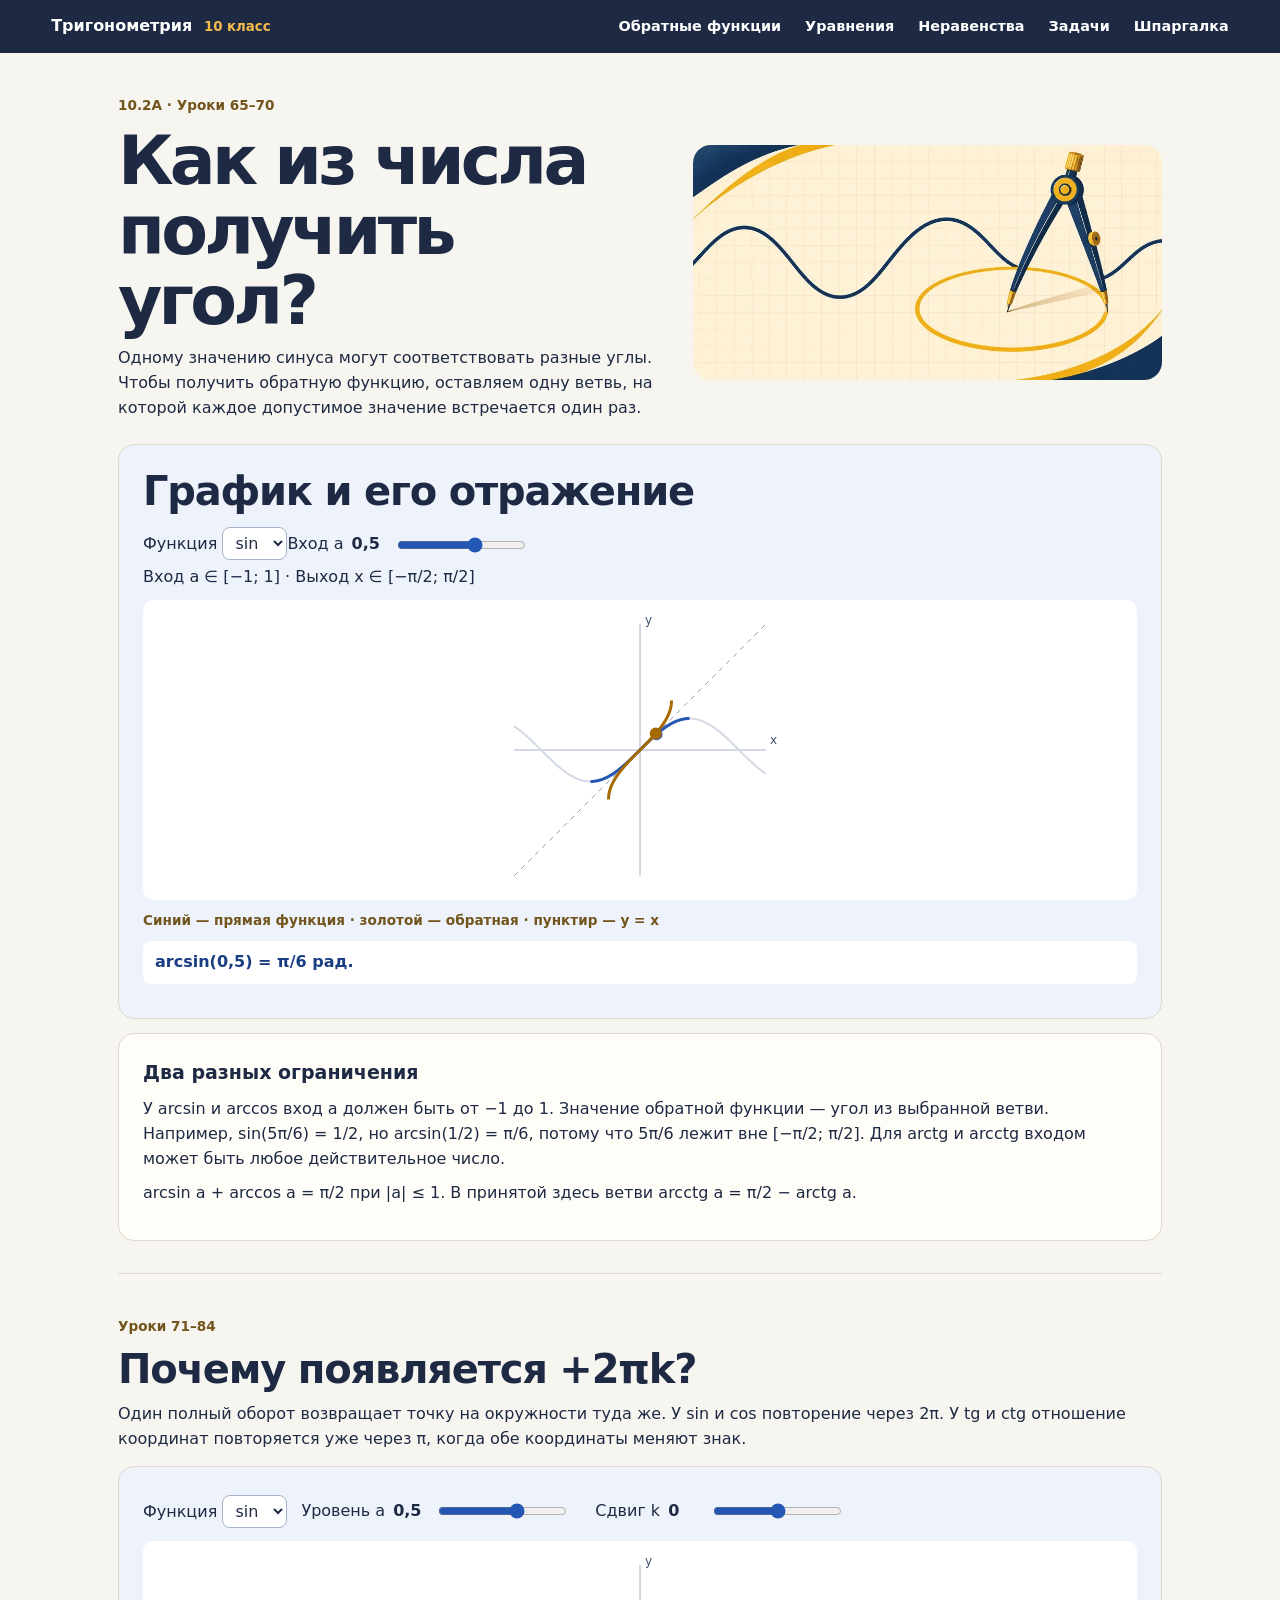
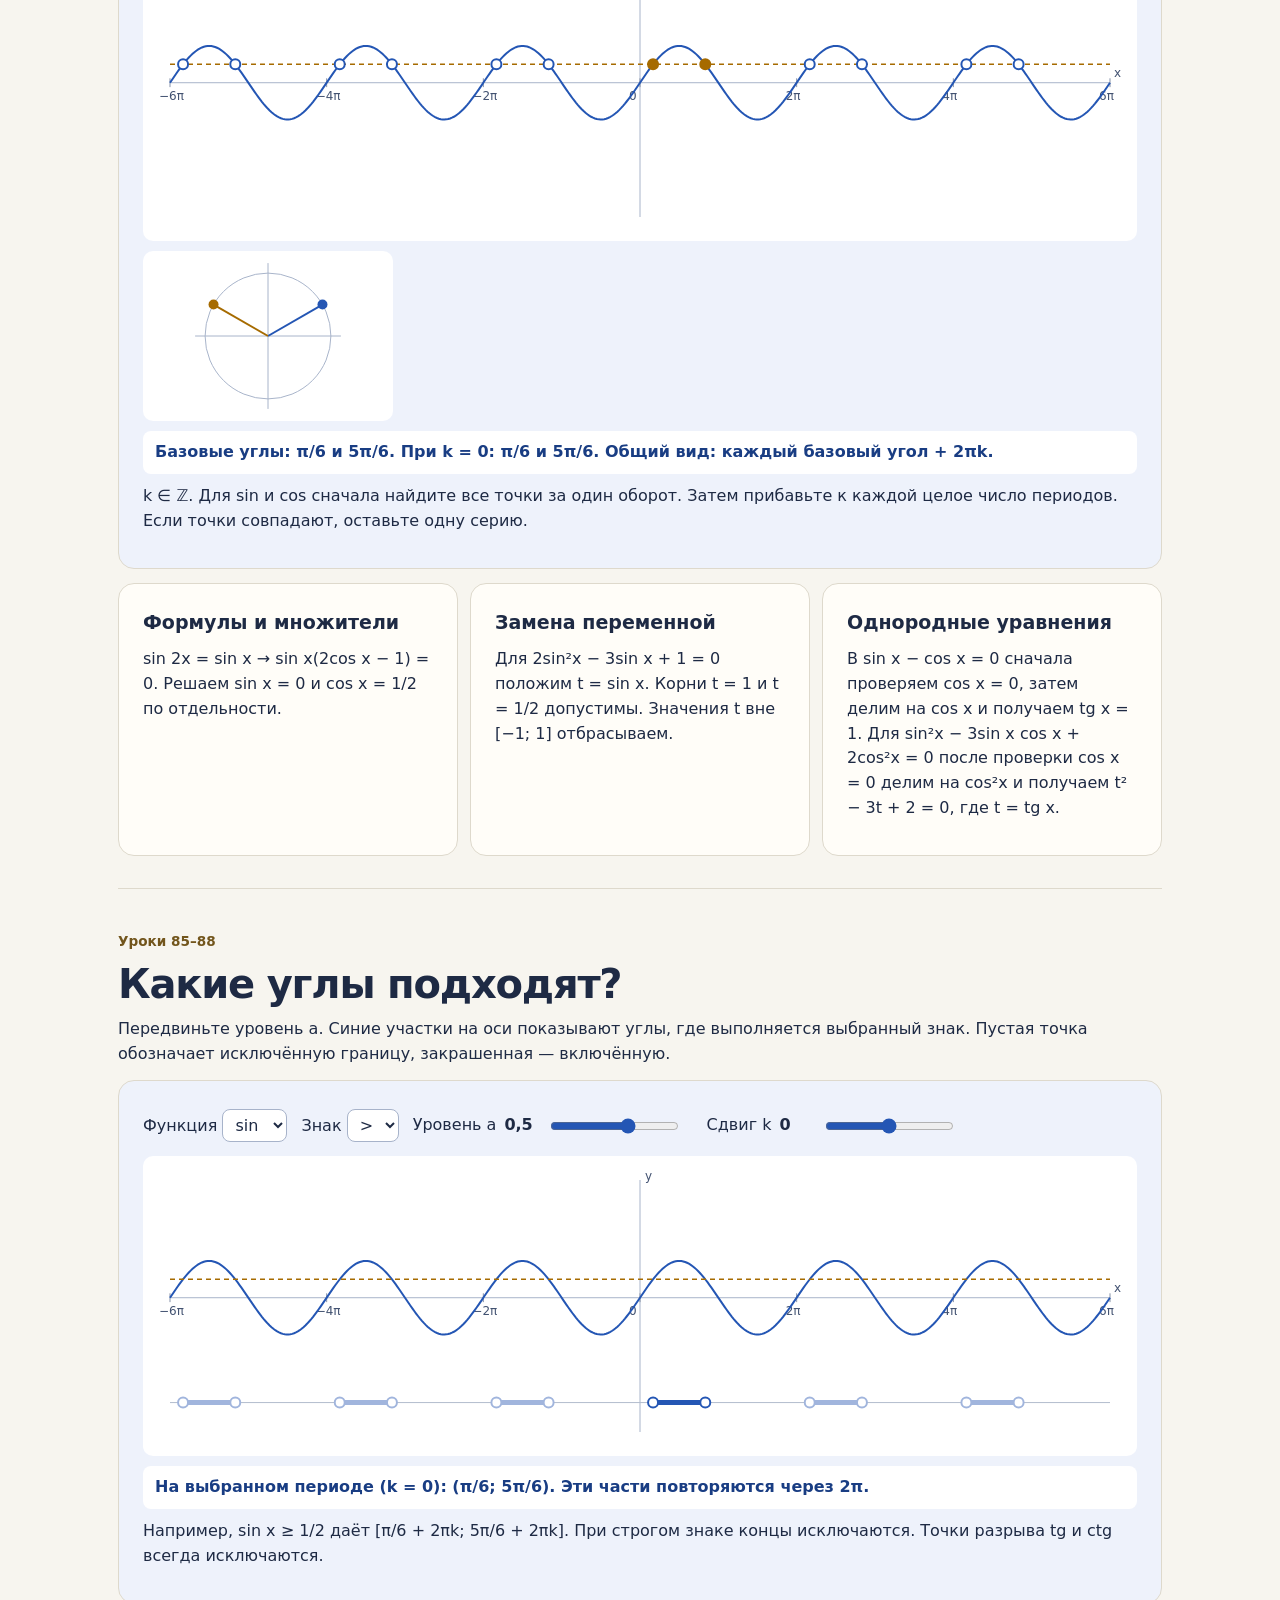
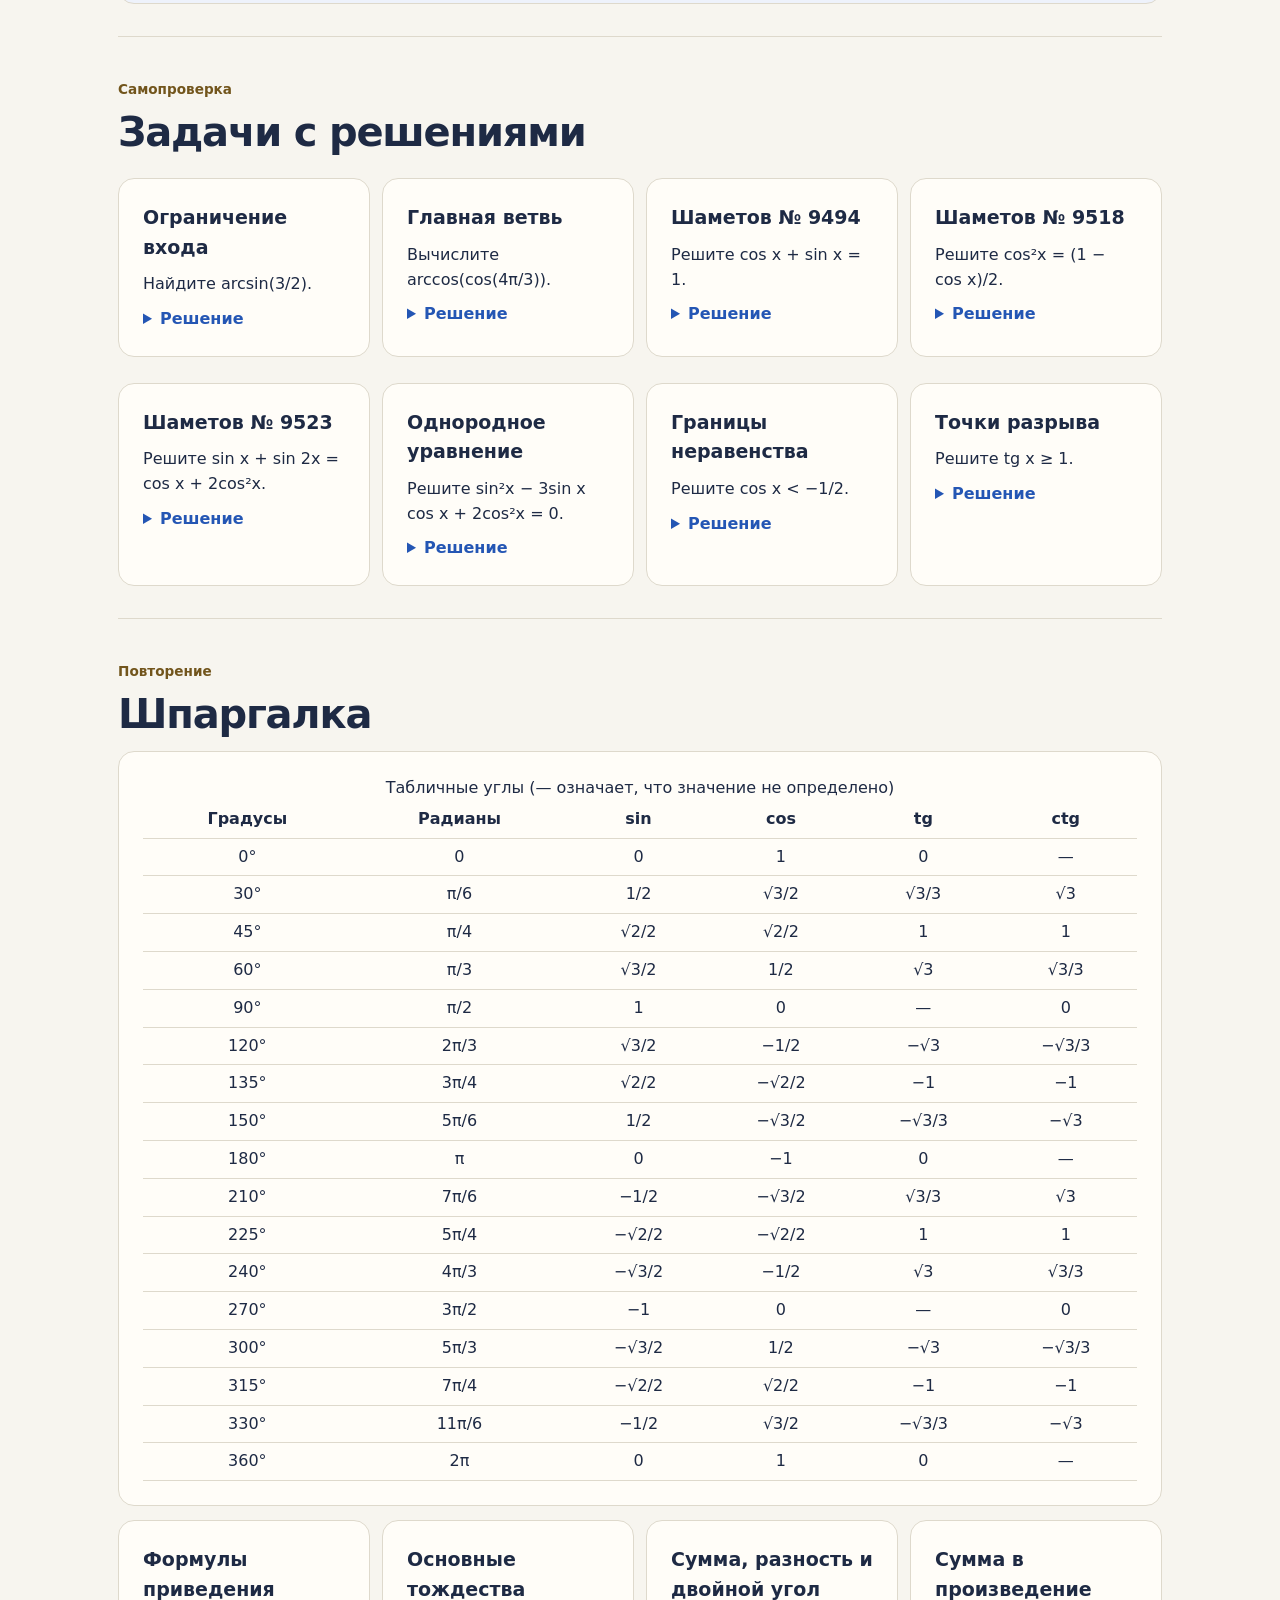
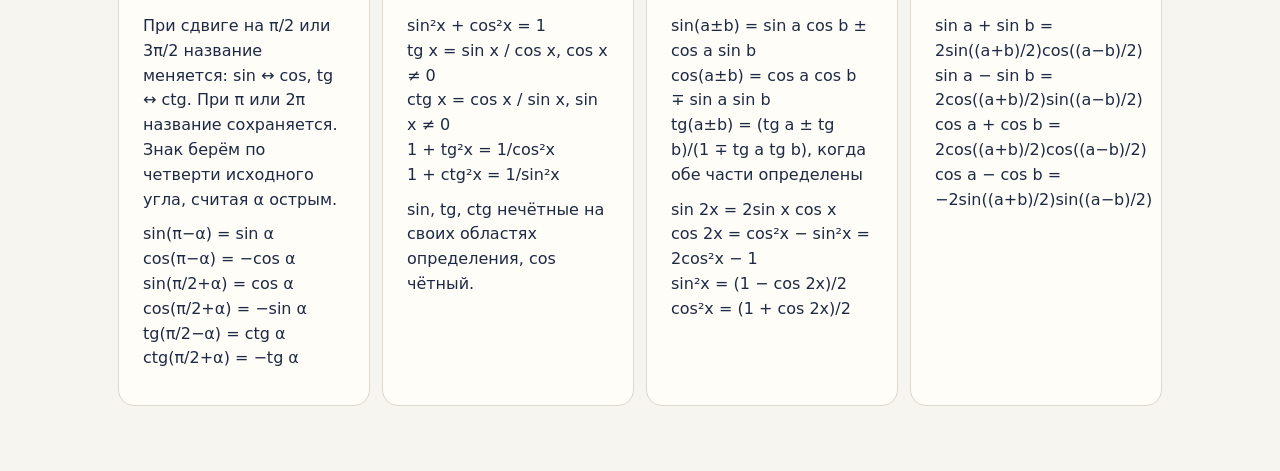
==== index.html @ 6676b4e3 "Add interactive grade 10 trigonometry lessons" ====
<!doctype html><html lang="ru"><meta charset="utf-8"><meta name="viewport" content="width=device-width, initial-scale=1"><title>Тригонометрия · 10 класс</title><link rel="stylesheet" href="style.css"><script defer src="app.js"></script>
<header><a href="#inverse">Тригонометрия <small>10 класс</small></a><nav><a href="#inverse">Обратные функции</a><a href="#equations">Уравнения</a><a href="#inequalities">Неравенства</a><a href="#practice">Задачи</a><a href="#sheet">Шпаргалка</a></nav></header>
<main>
<section id="inverse"><div class="intro"><div><p class="eyebrow">10.2А · Уроки 65–70</p><h1>Как из числа<br>получить угол?</h1><p>Одному значению синуса могут соответствовать разные углы. Чтобы получить обратную функцию, оставляем одну ветвь, на которой каждое допустимое значение встречается один раз.</p></div><img src="cover.webp" alt="" width="800" height="400"></div>
<div class="panel"><h2>График и его отражение</h2><label>Функция <select id="inverse-kind"></select></label><label class="slider">Вход a <output id="inverse-a"></output><input id="inverse-input" type="range" min="-2" max="2" step=".01" value=".5"></label><p id="inverse-range"></p><canvas id="inverse-graph" role="img" aria-label="Выделенная ветвь прямой функции и её отражение относительно y = x"></canvas><p class="legend">Синий — прямая функция · золотой — обратная · пунктир — y = x</p><p id="inverse-result" class="result" aria-live="polite"></p></div>
<div class="card"><h3>Два разных ограничения</h3><p>У arcsin и arccos вход a должен быть от −1 до 1. Значение обратной функции — угол из выбранной ветви. Например, sin(5π/6) = 1/2, но arcsin(1/2) = π/6, потому что 5π/6 лежит вне [−π/2; π/2]. Для arctg и arcctg входом может быть любое действительное число.</p><p>arcsin a + arccos a = π/2 при |a| ≤ 1. В принятой здесь ветви arcctg a = π/2 − arctg a.</p></div></section>
<section id="equations"><p class="eyebrow">Уроки 71–84</p><h2>Почему появляется +2πk?</h2><p>Один полный оборот возвращает точку на окружности туда же. У sin и cos повторение через 2π. У tg и ctg отношение координат повторяется уже через π, когда обе координаты меняют знак.</p>
<div class="panel"><div id="eq-controls" class="controls"></div><canvas id="eq-graph" role="img" aria-label="График функции, уровень a и корни при сдвиге на целое число периодов"></canvas><canvas id="unit-circle" role="img" aria-label="Корни на единичной окружности" style="height:170px;max-width:250px"></canvas><p id="eq-result" class="result" aria-live="polite"></p><p>k ∈ ℤ. Для sin и cos сначала найдите все точки за один оборот. Затем прибавьте к каждой целое число периодов. Если точки совпадают, оставьте одну серию.</p></div>
<div class="cards"><article class="card"><h3>Формулы и множители</h3><p>sin 2x = sin x → sin x(2cos x − 1) = 0. Решаем sin x = 0 и cos x = 1/2 по отдельности.</p></article><article class="card"><h3>Замена переменной</h3><p>Для 2sin²x − 3sin x + 1 = 0 положим t = sin x. Корни t = 1 и t = 1/2 допустимы. Значения t вне [−1; 1] отбрасываем.</p></article><article class="card"><h3>Однородные уравнения</h3><p>В sin x − cos x = 0 сначала проверяем cos x = 0, затем делим на cos x и получаем tg x = 1. Для sin²x − 3sin x cos x + 2cos²x = 0 после проверки cos x = 0 делим на cos²x и получаем t² − 3t + 2 = 0, где t = tg x.</p></article></div></section>
<section id="inequalities"><p class="eyebrow">Уроки 85–88</p><h2>Какие углы подходят?</h2><p>Передвиньте уровень a. Синие участки на оси показывают углы, где выполняется выбранный знак. Пустая точка обозначает исключённую границу, закрашенная — включённую.</p><div class="panel"><div id="ineq-controls" class="controls"></div><canvas id="ineq-graph" role="img" aria-label="График и интервалы решений на числовой оси"></canvas><p id="ineq-result" class="result" aria-live="polite"></p><p>Например, sin x ≥ 1/2 даёт [π/6 + 2πk; 5π/6 + 2πk]. При строгом знаке концы исключаются. Точки разрыва tg и ctg всегда исключаются.</p></div></section>
<section id="practice"><p class="eyebrow">Самопроверка</p><h2>Задачи с решениями</h2><div id="tasks" class="cards"></div></section>
<section id="sheet"><p class="eyebrow">Повторение</p><h2>Шпаргалка</h2><div id="angles" class="table-wrap"></div>
<div class="cards"><article class="card"><h3>Формулы приведения</h3><p>При сдвиге на π/2 или 3π/2 название меняется: sin ↔ cos, tg ↔ ctg. При π или 2π название сохраняется. Знак берём по четверти исходного угла, считая α острым.</p><p>sin(π−α) = sin α<br>cos(π−α) = −cos α<br>sin(π/2+α) = cos α<br>cos(π/2+α) = −sin α<br>tg(π/2−α) = ctg α<br>ctg(π/2+α) = −tg α</p></article>
<article class="card"><h3>Основные тождества</h3><p>sin²x + cos²x = 1<br>tg x = sin x / cos x, cos x ≠ 0<br>ctg x = cos x / sin x, sin x ≠ 0<br>1 + tg²x = 1/cos²x<br>1 + ctg²x = 1/sin²x</p><p>sin, tg, ctg нечётные на своих областях определения, cos чётный.</p></article>
<article class="card"><h3>Сумма, разность и двойной угол</h3><p>sin(a±b) = sin a cos b ± cos a sin b<br>cos(a±b) = cos a cos b ∓ sin a sin b<br>tg(a±b) = (tg a ± tg b)/(1 ∓ tg a tg b), когда обе части определены</p><p>sin 2x = 2sin x cos x<br>cos 2x = cos²x − sin²x = 2cos²x − 1<br>sin²x = (1 − cos 2x)/2<br>cos²x = (1 + cos 2x)/2</p></article>
<article class="card"><h3>Сумма в произведение</h3><p>sin a + sin b = 2sin((a+b)/2)cos((a−b)/2)<br>sin a − sin b = 2cos((a+b)/2)sin((a−b)/2)<br>cos a + cos b = 2cos((a+b)/2)cos((a−b)/2)<br>cos a − cos b = −2sin((a+b)/2)sin((a−b)/2)</p></article></div></section>
</main></html>
---- style.css ----
:root{--ink:#1e2a44;--paper:#f7f5ef;--card:#fffdf8;--blue:#2456b4;--gold:#986000;--line:#ded9cc}
*{box-sizing:border-box}body{margin:0;background:var(--paper);color:var(--ink);font:16px/1.55 system-ui,sans-serif}header{background:var(--ink);color:white;padding:14px max(4vw,16px);display:flex;align-items:center;justify-content:space-between;gap:12px;flex-wrap:wrap}header a{color:inherit;text-decoration:none;font-weight:700}header a:hover{text-decoration:underline}header small{color:#f4bb4c;margin-left:6px}nav{display:flex;gap:clamp(8px,2vw,24px);flex-wrap:wrap}nav a{font-size:.9rem}main{max-width:1080px;margin:auto;padding:0 18px 65px}section{padding-top:42px}section+section{margin-top:32px;border-top:1px solid var(--line)}h1,h2,h3,p{margin:0 0 10px}h1{font-size:clamp(36px,7vw,68px);line-height:1.03;letter-spacing:-.055em}h2{font-size:clamp(26px,4vw,40px);line-height:1.12;letter-spacing:-.03em}h3{font-size:19px}.eyebrow,.legend{color:#72551c;font-weight:700;font-size:.85rem}.intro{display:grid;grid-template-columns:1fr .85fr;gap:24px;align-items:center}.intro img{width:100%;height:auto;border-radius:18px}.panel,.card,.table-wrap{border:1px solid var(--line);background:var(--card);border-radius:16px;padding:clamp(12px,2.4vw,24px);margin-top:14px}.panel{background:#eef2fb}.cards{display:grid;grid-template-columns:repeat(auto-fit,minmax(min(100%,250px),1fr));gap:12px}.controls{display:flex;gap:14px;flex-wrap:wrap;align-items:center}.slider{display:inline-flex;align-items:center;gap:8px;flex-wrap:wrap;margin:8px 12px 8px 0}output{font-weight:700;min-width:2.2em}input{accent-color:var(--blue);max-width:100%}select,button{font:inherit;background:white;color:var(--ink);border:1px solid #a7b3ca;border-radius:8px;padding:5px 8px}canvas{display:block;width:100%;height:300px;background:white;border-radius:10px;margin:10px 0}.result{color:#193d83;font-weight:750;background:white;padding:9px 12px;border-radius:8px}.table-wrap{overflow:auto}table{width:100%;border-collapse:collapse;text-align:center}td,th{padding:6px 8px;border-bottom:1px solid var(--line);white-space:nowrap}summary{cursor:pointer;font-weight:700;color:var(--blue)}details p{margin:8px 0 0}:focus-visible{outline:3px solid #2d64c9;outline-offset:3px}@media(max-width:580px){.intro{grid-template-columns:1fr}.intro img{max-height:200px;object-fit:cover}canvas{height:240px}}
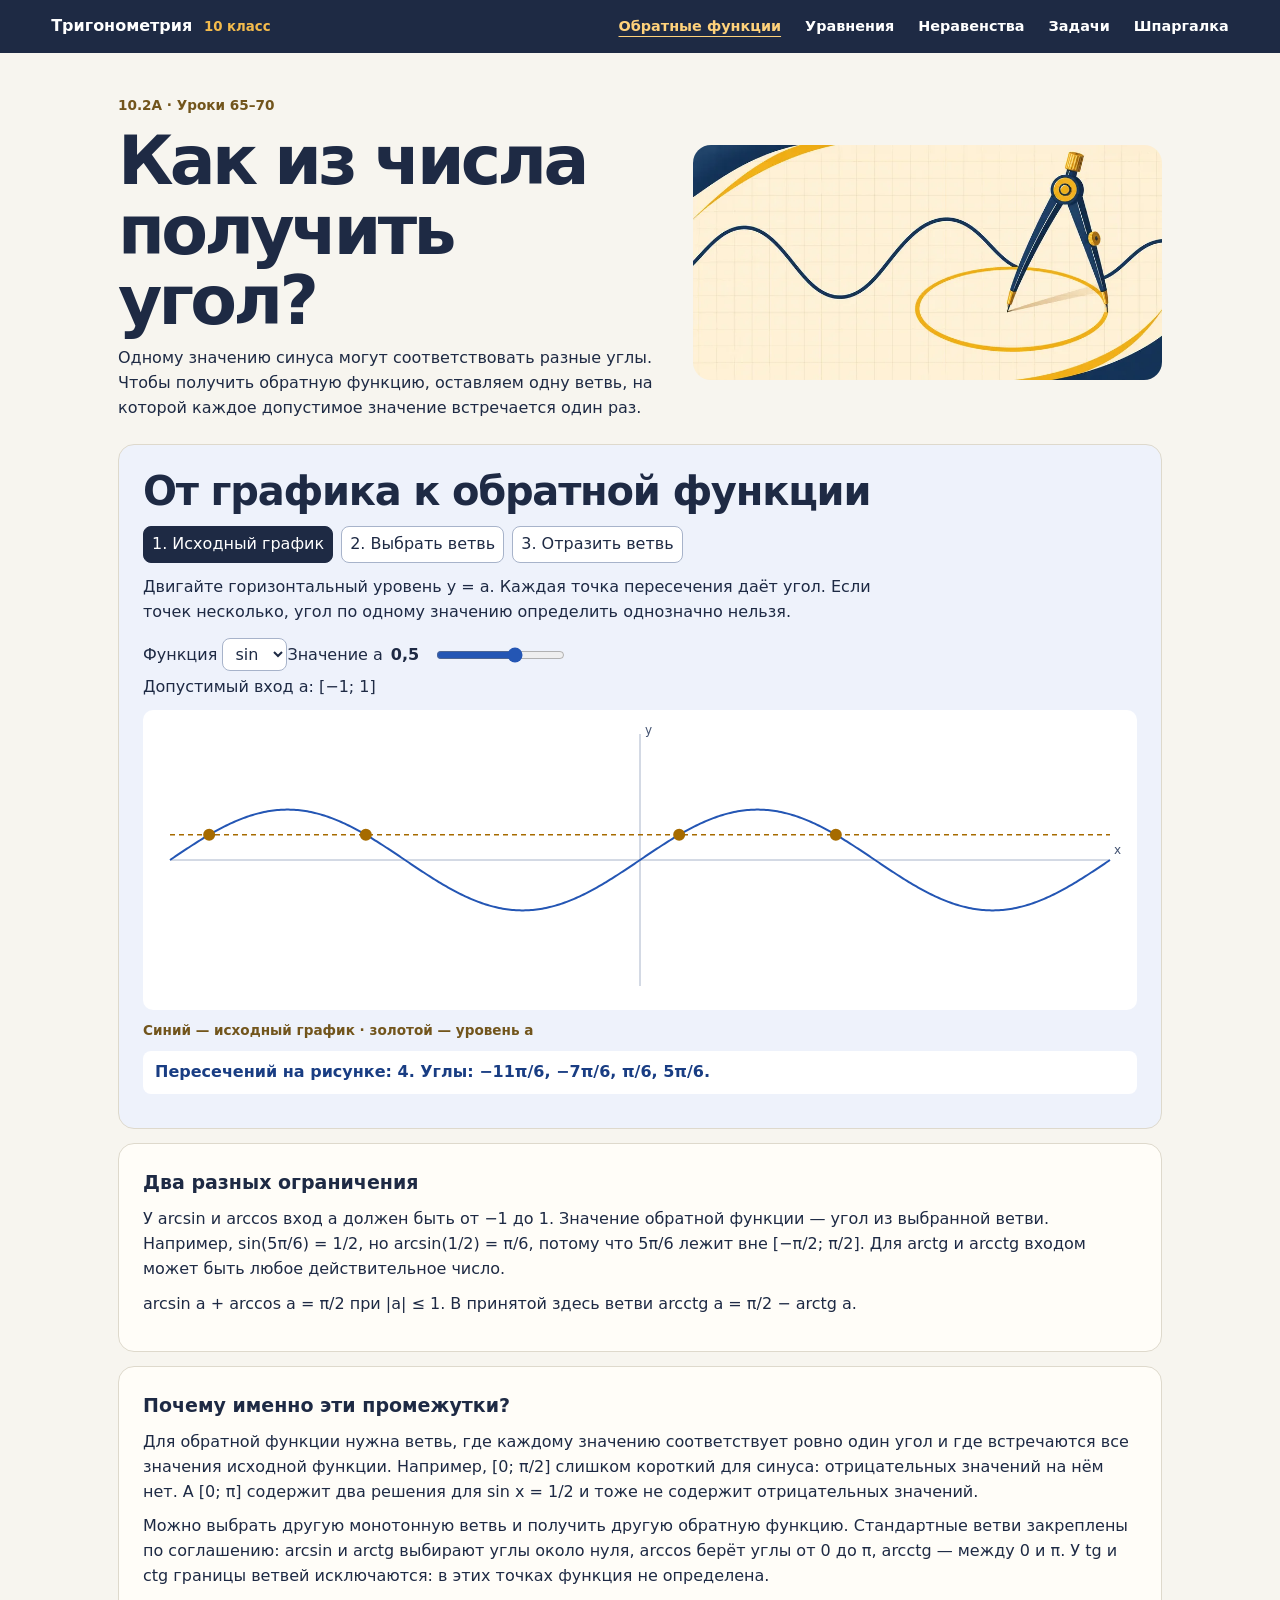
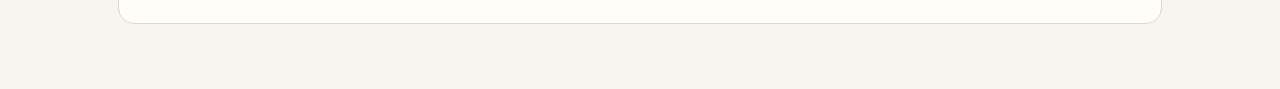
==== commit 785e7b16: "Separate trigonometry lessons and typeset formula sheet" ====
--- a/index.html
+++ b/index.html
@@ -1,17 +1,8 @@
-<!doctype html><html lang="ru"><meta charset="utf-8"><meta name="viewport" content="width=device-width, initial-scale=1"><title>Тригонометрия · 10 класс</title><link rel="stylesheet" href="style.css"><script defer src="app.js"></script>
-<header><a href="#inverse">Тригонометрия <small>10 класс</small></a><nav><a href="#inverse">Обратные функции</a><a href="#equations">Уравнения</a><a href="#inequalities">Неравенства</a><a href="#practice">Задачи</a><a href="#sheet">Шпаргалка</a></nav></header>
-<main>
-<section id="inverse"><div class="intro"><div><p class="eyebrow">10.2А · Уроки 65–70</p><h1>Как из числа<br>получить угол?</h1><p>Одному значению синуса могут соответствовать разные углы. Чтобы получить обратную функцию, оставляем одну ветвь, на которой каждое допустимое значение встречается один раз.</p></div><img src="cover.webp" alt="" width="800" height="400"></div>
-<div class="panel"><h2>График и его отражение</h2><label>Функция <select id="inverse-kind"></select></label><label class="slider">Вход a <output id="inverse-a"></output><input id="inverse-input" type="range" min="-2" max="2" step=".01" value=".5"></label><p id="inverse-range"></p><canvas id="inverse-graph" role="img" aria-label="Выделенная ветвь прямой функции и её отражение относительно y = x"></canvas><p class="legend">Синий — прямая функция · золотой — обратная · пунктир — y = x</p><p id="inverse-result" class="result" aria-live="polite"></p></div>
-<div class="card"><h3>Два разных ограничения</h3><p>У arcsin и arccos вход a должен быть от −1 до 1. Значение обратной функции — угол из выбранной ветви. Например, sin(5π/6) = 1/2, но arcsin(1/2) = π/6, потому что 5π/6 лежит вне [−π/2; π/2]. Для arctg и arcctg входом может быть любое действительное число.</p><p>arcsin a + arccos a = π/2 при |a| ≤ 1. В принятой здесь ветви arcctg a = π/2 − arctg a.</p></div></section>
-<section id="equations"><p class="eyebrow">Уроки 71–84</p><h2>Почему появляется +2πk?</h2><p>Один полный оборот возвращает точку на окружности туда же. У sin и cos повторение через 2π. У tg и ctg отношение координат повторяется уже через π, когда обе координаты меняют знак.</p>
-<div class="panel"><div id="eq-controls" class="controls"></div><canvas id="eq-graph" role="img" aria-label="График функции, уровень a и корни при сдвиге на целое число периодов"></canvas><canvas id="unit-circle" role="img" aria-label="Корни на единичной окружности" style="height:170px;max-width:250px"></canvas><p id="eq-result" class="result" aria-live="polite"></p><p>k ∈ ℤ. Для sin и cos сначала найдите все точки за один оборот. Затем прибавьте к каждой целое число периодов. Если точки совпадают, оставьте одну серию.</p></div>
-<div class="cards"><article class="card"><h3>Формулы и множители</h3><p>sin 2x = sin x → sin x(2cos x − 1) = 0. Решаем sin x = 0 и cos x = 1/2 по отдельности.</p></article><article class="card"><h3>Замена переменной</h3><p>Для 2sin²x − 3sin x + 1 = 0 положим t = sin x. Корни t = 1 и t = 1/2 допустимы. Значения t вне [−1; 1] отбрасываем.</p></article><article class="card"><h3>Однородные уравнения</h3><p>В sin x − cos x = 0 сначала проверяем cos x = 0, затем делим на cos x и получаем tg x = 1. Для sin²x − 3sin x cos x + 2cos²x = 0 после проверки cos x = 0 делим на cos²x и получаем t² − 3t + 2 = 0, где t = tg x.</p></article></div></section>
-<section id="inequalities"><p class="eyebrow">Уроки 85–88</p><h2>Какие углы подходят?</h2><p>Передвиньте уровень a. Синие участки на оси показывают углы, где выполняется выбранный знак. Пустая точка обозначает исключённую границу, закрашенная — включённую.</p><div class="panel"><div id="ineq-controls" class="controls"></div><canvas id="ineq-graph" role="img" aria-label="График и интервалы решений на числовой оси"></canvas><p id="ineq-result" class="result" aria-live="polite"></p><p>Например, sin x ≥ 1/2 даёт [π/6 + 2πk; 5π/6 + 2πk]. При строгом знаке концы исключаются. Точки разрыва tg и ctg всегда исключаются.</p></div></section>
-<section id="practice"><p class="eyebrow">Самопроверка</p><h2>Задачи с решениями</h2><div id="tasks" class="cards"></div></section>
-<section id="sheet"><p class="eyebrow">Повторение</p><h2>Шпаргалка</h2><div id="angles" class="table-wrap"></div>
-<div class="cards"><article class="card"><h3>Формулы приведения</h3><p>При сдвиге на π/2 или 3π/2 название меняется: sin ↔ cos, tg ↔ ctg. При π или 2π название сохраняется. Знак берём по четверти исходного угла, считая α острым.</p><p>sin(π−α) = sin α<br>cos(π−α) = −cos α<br>sin(π/2+α) = cos α<br>cos(π/2+α) = −sin α<br>tg(π/2−α) = ctg α<br>ctg(π/2+α) = −tg α</p></article>
-<article class="card"><h3>Основные тождества</h3><p>sin²x + cos²x = 1<br>tg x = sin x / cos x, cos x ≠ 0<br>ctg x = cos x / sin x, sin x ≠ 0<br>1 + tg²x = 1/cos²x<br>1 + ctg²x = 1/sin²x</p><p>sin, tg, ctg нечётные на своих областях определения, cos чётный.</p></article>
-<article class="card"><h3>Сумма, разность и двойной угол</h3><p>sin(a±b) = sin a cos b ± cos a sin b<br>cos(a±b) = cos a cos b ∓ sin a sin b<br>tg(a±b) = (tg a ± tg b)/(1 ∓ tg a tg b), когда обе части определены</p><p>sin 2x = 2sin x cos x<br>cos 2x = cos²x − sin²x = 2cos²x − 1<br>sin²x = (1 − cos 2x)/2<br>cos²x = (1 + cos 2x)/2</p></article>
-<article class="card"><h3>Сумма в произведение</h3><p>sin a + sin b = 2sin((a+b)/2)cos((a−b)/2)<br>sin a − sin b = 2cos((a+b)/2)sin((a−b)/2)<br>cos a + cos b = 2cos((a+b)/2)cos((a−b)/2)<br>cos a − cos b = −2sin((a+b)/2)sin((a−b)/2)</p></article></div></section>
-</main></html>
+<!doctype html><html lang="ru"><meta charset="utf-8"><meta name="viewport" content="width=device-width, initial-scale=1"><title>Обратные функции · Тригонометрия</title><link rel="stylesheet" href="style.css?v=2"><script defer src="app.js?v=2"></script><header><a href="index.html">Тригонометрия <small>10 класс</small></a><nav aria-label="Разделы"><a href="index.html" aria-current="page">Обратные функции</a><a href="equations.html">Уравнения</a><a href="inequalities.html">Неравенства</a><a href="practice.html">Задачи</a><a href="sheet.html">Шпаргалка</a></nav></header><main><section id="inverse"><div class="intro"><div><p class="eyebrow">10.2А · Уроки 65–70</p><h1>Как из числа<br>получить угол?</h1><p>Одному значению синуса могут соответствовать разные углы. Чтобы получить обратную функцию, оставляем одну ветвь, на которой каждое допустимое значение встречается один раз.</p></div><img src="cover.webp" alt="" width="800" height="400"></div>
+<div class="panel"><h2>От графика к обратной функции</h2><div class="stepper" aria-label="Этапы построения">
+<button data-stage="0" aria-pressed="true">1. Исходный график</button>
+<button data-stage="1" aria-pressed="false">2. Выбрать ветвь</button>
+<button data-stage="2" aria-pressed="false">3. Отразить ветвь</button>
+</div><p id="stage-note"></p><label>Функция <select id="inverse-kind"></select></label><label id="branch-control" hidden>Ветвь <select id="inverse-branch"><option value="0">Стандартная</option><option value="1">Другая допустимая</option></select></label><label class="slider">Значение a <output id="inverse-a"></output><input id="inverse-input" type="range" min="-2" max="2" step=".01" value=".5"></label><p id="inverse-range"></p><canvas id="inverse-graph" role="img" aria-label="Выделенная ветвь прямой функции и её отражение относительно y = x"></canvas><p id="inverse-legend" class="legend"></p><p id="inverse-result" class="result" aria-live="polite"></p></div>
+<div class="card"><h3>Два разных ограничения</h3><p>У arcsin и arccos вход a должен быть от −1 до 1. Значение обратной функции — угол из выбранной ветви. Например, sin(5π/6) = 1/2, но arcsin(1/2) = π/6, потому что 5π/6 лежит вне [−π/2; π/2]. Для arctg и arcctg входом может быть любое действительное число.</p><p>arcsin a + arccos a = π/2 при |a| ≤ 1. В принятой здесь ветви arcctg a = π/2 − arctg a.</p></div>
+<div class="card"><h3>Почему именно эти промежутки?</h3><p>Для обратной функции нужна ветвь, где каждому значению соответствует ровно один угол и где встречаются все значения исходной функции. Например, [0; π/2] слишком короткий для синуса: отрицательных значений на нём нет. А [0; π] содержит два решения для sin x = 1/2 и тоже не содержит отрицательных значений.</p><p>Можно выбрать другую монотонную ветвь и получить другую обратную функцию. Стандартные ветви закреплены по соглашению: arcsin и arctg выбирают углы около нуля, arccos берёт углы от 0 до π, arcctg — между 0 и π. У tg и ctg границы ветвей исключаются: в этих точках функция не определена.</p></div></section></main></html>
--- a/style.css
+++ b/style.css
@@ -1,2 +1,15 @@
 :root{--ink:#1e2a44;--paper:#f7f5ef;--card:#fffdf8;--blue:#2456b4;--gold:#986000;--line:#ded9cc}
 *{box-sizing:border-box}body{margin:0;background:var(--paper);color:var(--ink);font:16px/1.55 system-ui,sans-serif}header{background:var(--ink);color:white;padding:14px max(4vw,16px);display:flex;align-items:center;justify-content:space-between;gap:12px;flex-wrap:wrap}header a{color:inherit;text-decoration:none;font-weight:700}header a:hover{text-decoration:underline}header small{color:#f4bb4c;margin-left:6px}nav{display:flex;gap:clamp(8px,2vw,24px);flex-wrap:wrap}nav a{font-size:.9rem}main{max-width:1080px;margin:auto;padding:0 18px 65px}section{padding-top:42px}section+section{margin-top:32px;border-top:1px solid var(--line)}h1,h2,h3,p{margin:0 0 10px}h1{font-size:clamp(36px,7vw,68px);line-height:1.03;letter-spacing:-.055em}h2{font-size:clamp(26px,4vw,40px);line-height:1.12;letter-spacing:-.03em}h3{font-size:19px}.eyebrow,.legend{color:#72551c;font-weight:700;font-size:.85rem}.intro{display:grid;grid-template-columns:1fr .85fr;gap:24px;align-items:center}.intro img{width:100%;height:auto;border-radius:18px}.panel,.card,.table-wrap{border:1px solid var(--line);background:var(--card);border-radius:16px;padding:clamp(12px,2.4vw,24px);margin-top:14px}.panel{background:#eef2fb}.cards{display:grid;grid-template-columns:repeat(auto-fit,minmax(min(100%,250px),1fr));gap:12px}.controls{display:flex;gap:14px;flex-wrap:wrap;align-items:center}.slider{display:inline-flex;align-items:center;gap:8px;flex-wrap:wrap;margin:8px 12px 8px 0}output{font-weight:700;min-width:2.2em}input{accent-color:var(--blue);max-width:100%}select,button{font:inherit;background:white;color:var(--ink);border:1px solid #a7b3ca;border-radius:8px;padding:5px 8px}canvas{display:block;width:100%;height:300px;background:white;border-radius:10px;margin:10px 0}.result{color:#193d83;font-weight:750;background:white;padding:9px 12px;border-radius:8px}.table-wrap{overflow:auto}table{width:100%;border-collapse:collapse;text-align:center}td,th{padding:6px 8px;border-bottom:1px solid var(--line);white-space:nowrap}summary{cursor:pointer;font-weight:700;color:var(--blue)}details p{margin:8px 0 0}:focus-visible{outline:3px solid #2d64c9;outline-offset:3px}@media(max-width:580px){.intro{grid-template-columns:1fr}.intro img{max-height:200px;object-fit:cover}canvas{height:240px}}
+
+header nav a[aria-current=page]{color:#ffd27b;text-decoration:underline;text-underline-offset:5px}
+.stepper{display:flex;flex-wrap:wrap;gap:8px;margin:12px 0}
+.stepper button[aria-pressed=true]{background:var(--ink);color:white;border-color:var(--ink)}
+#stage-note{max-width:72ch}
+#branch-control{margin-left:10px}
+.formula-grid{display:grid;grid-template-columns:repeat(auto-fit,minmax(min(100%,335px),1fr));gap:12px;margin:10px 0 20px}
+.formula-card{margin:0;padding:14px;display:grid;gap:10px;align-content:space-between}
+.formula-card math{font-size:1.26rem;user-select:text}
+.formula-card .equation{overflow:auto;padding:5px 1px}
+.formula-card button{justify-self:start;font-size:.84rem;cursor:pointer}
+.formula-group{margin:32px 0 8px}
+#angles math{font-size:1.1rem}
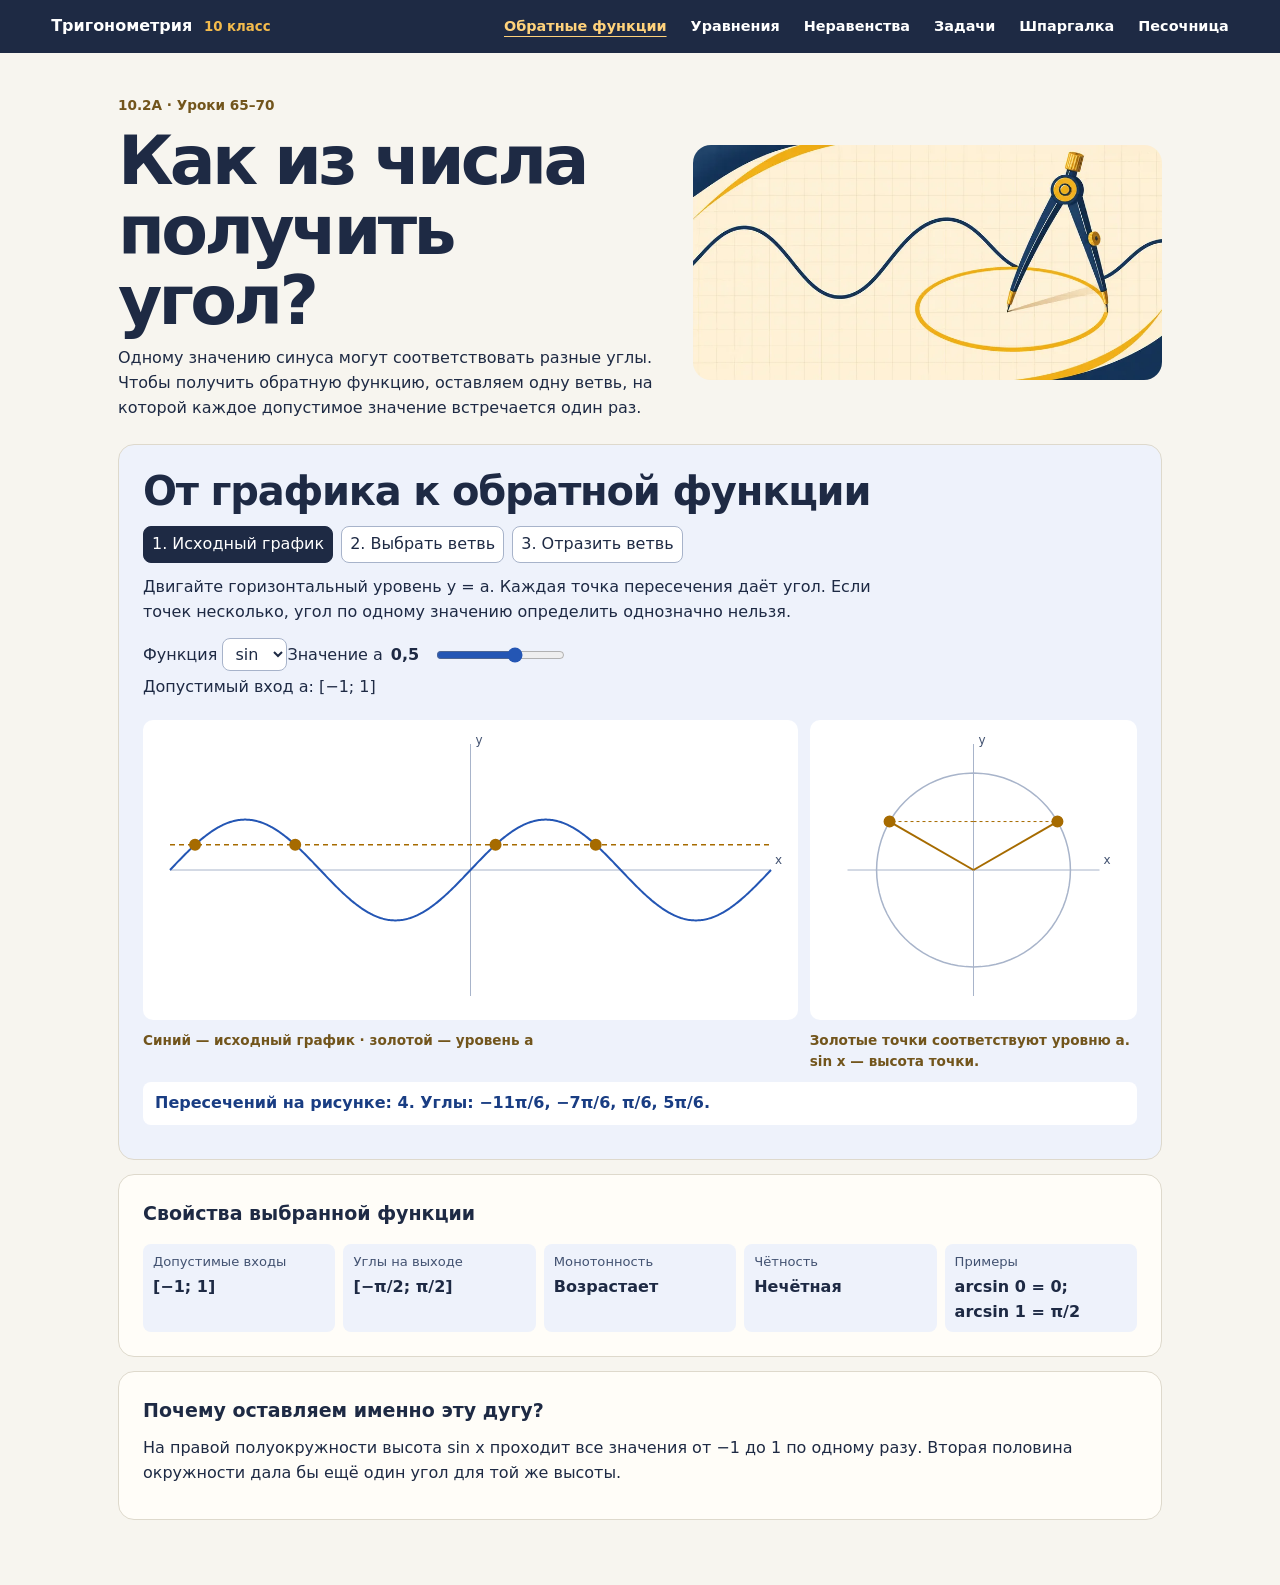
==== commit b9464987: "Improve mobile lessons and add trigonometry sandbox" ====
--- a/index.html
+++ b/index.html
@@ -1,8 +1,8 @@
-<!doctype html><html lang="ru"><meta charset="utf-8"><meta name="viewport" content="width=device-width, initial-scale=1"><title>Обратные функции · Тригонометрия</title><link rel="stylesheet" href="style.css?v=2"><script defer src="app.js?v=2"></script><header><a href="index.html">Тригонометрия <small>10 класс</small></a><nav aria-label="Разделы"><a href="index.html" aria-current="page">Обратные функции</a><a href="equations.html">Уравнения</a><a href="inequalities.html">Неравенства</a><a href="practice.html">Задачи</a><a href="sheet.html">Шпаргалка</a></nav></header><main><section id="inverse"><div class="intro"><div><p class="eyebrow">10.2А · Уроки 65–70</p><h1>Как из числа<br>получить угол?</h1><p>Одному значению синуса могут соответствовать разные углы. Чтобы получить обратную функцию, оставляем одну ветвь, на которой каждое допустимое значение встречается один раз.</p></div><img src="cover.webp" alt="" width="800" height="400"></div>
+<!doctype html><html lang="ru"><meta charset="utf-8"><meta name="viewport" content="width=device-width, initial-scale=1"><title>Обратные функции · Тригонометрия</title><link rel="stylesheet" href="style.css?v=3"><script defer src="app.js?v=3"></script><header><a href="index.html">Тригонометрия <small>10 класс</small></a><nav aria-label="Разделы"><a href="index.html" aria-current="page">Обратные функции</a><a href="equations.html">Уравнения</a><a href="inequalities.html">Неравенства</a><a href="practice.html">Задачи</a><a href="sheet.html">Шпаргалка</a><a href="sandbox.html">Песочница</a></nav></header><main><section id="inverse"><div class="intro"><div><p class="eyebrow">10.2А · Уроки 65–70</p><h1>Как из числа<br>получить угол?</h1><p>Одному значению синуса могут соответствовать разные углы. Чтобы получить обратную функцию, оставляем одну ветвь, на которой каждое допустимое значение встречается один раз.</p></div><img src="cover.webp" alt="" width="800" height="400"></div>
 <div class="panel"><h2>От графика к обратной функции</h2><div class="stepper" aria-label="Этапы построения">
 <button data-stage="0" aria-pressed="true">1. Исходный график</button>
 <button data-stage="1" aria-pressed="false">2. Выбрать ветвь</button>
 <button data-stage="2" aria-pressed="false">3. Отразить ветвь</button>
-</div><p id="stage-note"></p><label>Функция <select id="inverse-kind"></select></label><label id="branch-control" hidden>Ветвь <select id="inverse-branch"><option value="0">Стандартная</option><option value="1">Другая допустимая</option></select></label><label class="slider">Значение a <output id="inverse-a"></output><input id="inverse-input" type="range" min="-2" max="2" step=".01" value=".5"></label><p id="inverse-range"></p><canvas id="inverse-graph" role="img" aria-label="Выделенная ветвь прямой функции и её отражение относительно y = x"></canvas><p id="inverse-legend" class="legend"></p><p id="inverse-result" class="result" aria-live="polite"></p></div>
-<div class="card"><h3>Два разных ограничения</h3><p>У arcsin и arccos вход a должен быть от −1 до 1. Значение обратной функции — угол из выбранной ветви. Например, sin(5π/6) = 1/2, но arcsin(1/2) = π/6, потому что 5π/6 лежит вне [−π/2; π/2]. Для arctg и arcctg входом может быть любое действительное число.</p><p>arcsin a + arccos a = π/2 при |a| ≤ 1. В принятой здесь ветви arcctg a = π/2 − arctg a.</p></div>
-<div class="card"><h3>Почему именно эти промежутки?</h3><p>Для обратной функции нужна ветвь, где каждому значению соответствует ровно один угол и где встречаются все значения исходной функции. Например, [0; π/2] слишком короткий для синуса: отрицательных значений на нём нет. А [0; π] содержит два решения для sin x = 1/2 и тоже не содержит отрицательных значений.</p><p>Можно выбрать другую монотонную ветвь и получить другую обратную функцию. Стандартные ветви закреплены по соглашению: arcsin и arctg выбирают углы около нуля, arccos берёт углы от 0 до π, arcctg — между 0 и π. У tg и ctg границы ветвей исключаются: в этих точках функция не определена.</p></div></section></main></html>
+</div><p id="stage-note"></p><label>Функция <select id="inverse-kind"></select></label><label class="slider">Значение a <output id="inverse-a"></output><input id="inverse-input" type="range" min="-2" max="2" step=".01" value=".5"></label><p id="inverse-range"></p><div class="visuals"><div><canvas id="inverse-graph" role="img" aria-label="Выделенная ветвь прямой функции и её отражение относительно y = x"></canvas><p id="inverse-legend" class="legend"></p></div><div><canvas id="inverse-circle" role="img" aria-label="Главная ветвь на единичной окружности"></canvas><p id="circle-note" class="legend"></p></div></div><p id="inverse-result" class="result" aria-live="polite"></p></div>
+<div class="card"><h3>Свойства выбранной функции</h3><dl id="inverse-properties" class="properties"></dl></div>
+<div class="card"><h3>Почему оставляем именно эту дугу?</h3><p id="branch-reason"></p></div></section></main></html>
--- a/style.css
+++ b/style.css
@@ -13,3 +13,29 @@
 .formula-card button{justify-self:start;font-size:.84rem;cursor:pointer}
 .formula-group{margin:32px 0 8px}
 #angles math{font-size:1.1rem}
+.visuals{display:grid;grid-template-columns:minmax(0,2fr) minmax(0,1fr);gap:12px}
+.properties{display:grid;grid-template-columns:repeat(auto-fit,minmax(135px,1fr));gap:8px;margin-bottom:0}
+.properties div{background:#eef2fb;padding:8px 10px;border-radius:8px}
+.properties dt{font-size:.82rem;color:#425271}
+.properties dd{margin:2px 0 0;font-weight:700}
+.equation{background:#f0f3fa;border-radius:8px;padding:10px;overflow:auto;margin:8px 0}
+.equation math{font-size:1.22rem;user-select:text}
+#sandbox-panel label{display:inline-flex;flex-wrap:wrap;align-items:center;gap:7px;margin:5px 8px 5px 0}
+#sandbox-panel input:not([type=range]){font:inherit;padding:8px;width:145px;border:1px solid #a7b3ca;border-radius:8px}
+#sandbox-panel [hidden]{display:none}
+.invalid-sandbox canvas,.invalid-sandbox .result{display:none}
+#unit-circle{height:170px;max-width:250px}
+@media(max-width:650px){
+ header{display:block;padding:10px 12px}header nav{margin-top:8px;flex-wrap:nowrap;overflow:auto;gap:5px;padding-bottom:5px}
+ header nav a{white-space:nowrap;flex:none;padding:9px 8px;background:#2c3d60;border-radius:7px;font-size:.85rem}
+ main{padding:0 12px 35px}section{padding-top:20px}
+ .intro img{display:none}.intro{display:block}h1{font-size:clamp(30px,9vw,43px)}
+ .visuals{grid-template-columns:1fr}.visuals canvas{height:210px}.visuals #inverse-circle{height:195px}
+ .stepper{display:grid;grid-template-columns:1fr;gap:5px}.stepper button{text-align:left;min-height:42px}
+ .slider{display:flex;margin:8px 0}.slider input{width:100%;min-height:28px}
+ .controls{display:block}select,summary{min-height:42px}.formula-grid{grid-template-columns:minmax(0,1fr)}
+}
+@media(max-width:650px){
+ header nav{display:grid;grid-template-columns:repeat(2,minmax(0,1fr));overflow:visible}
+ header nav a{white-space:normal;min-height:42px;display:flex;align-items:center}
+}
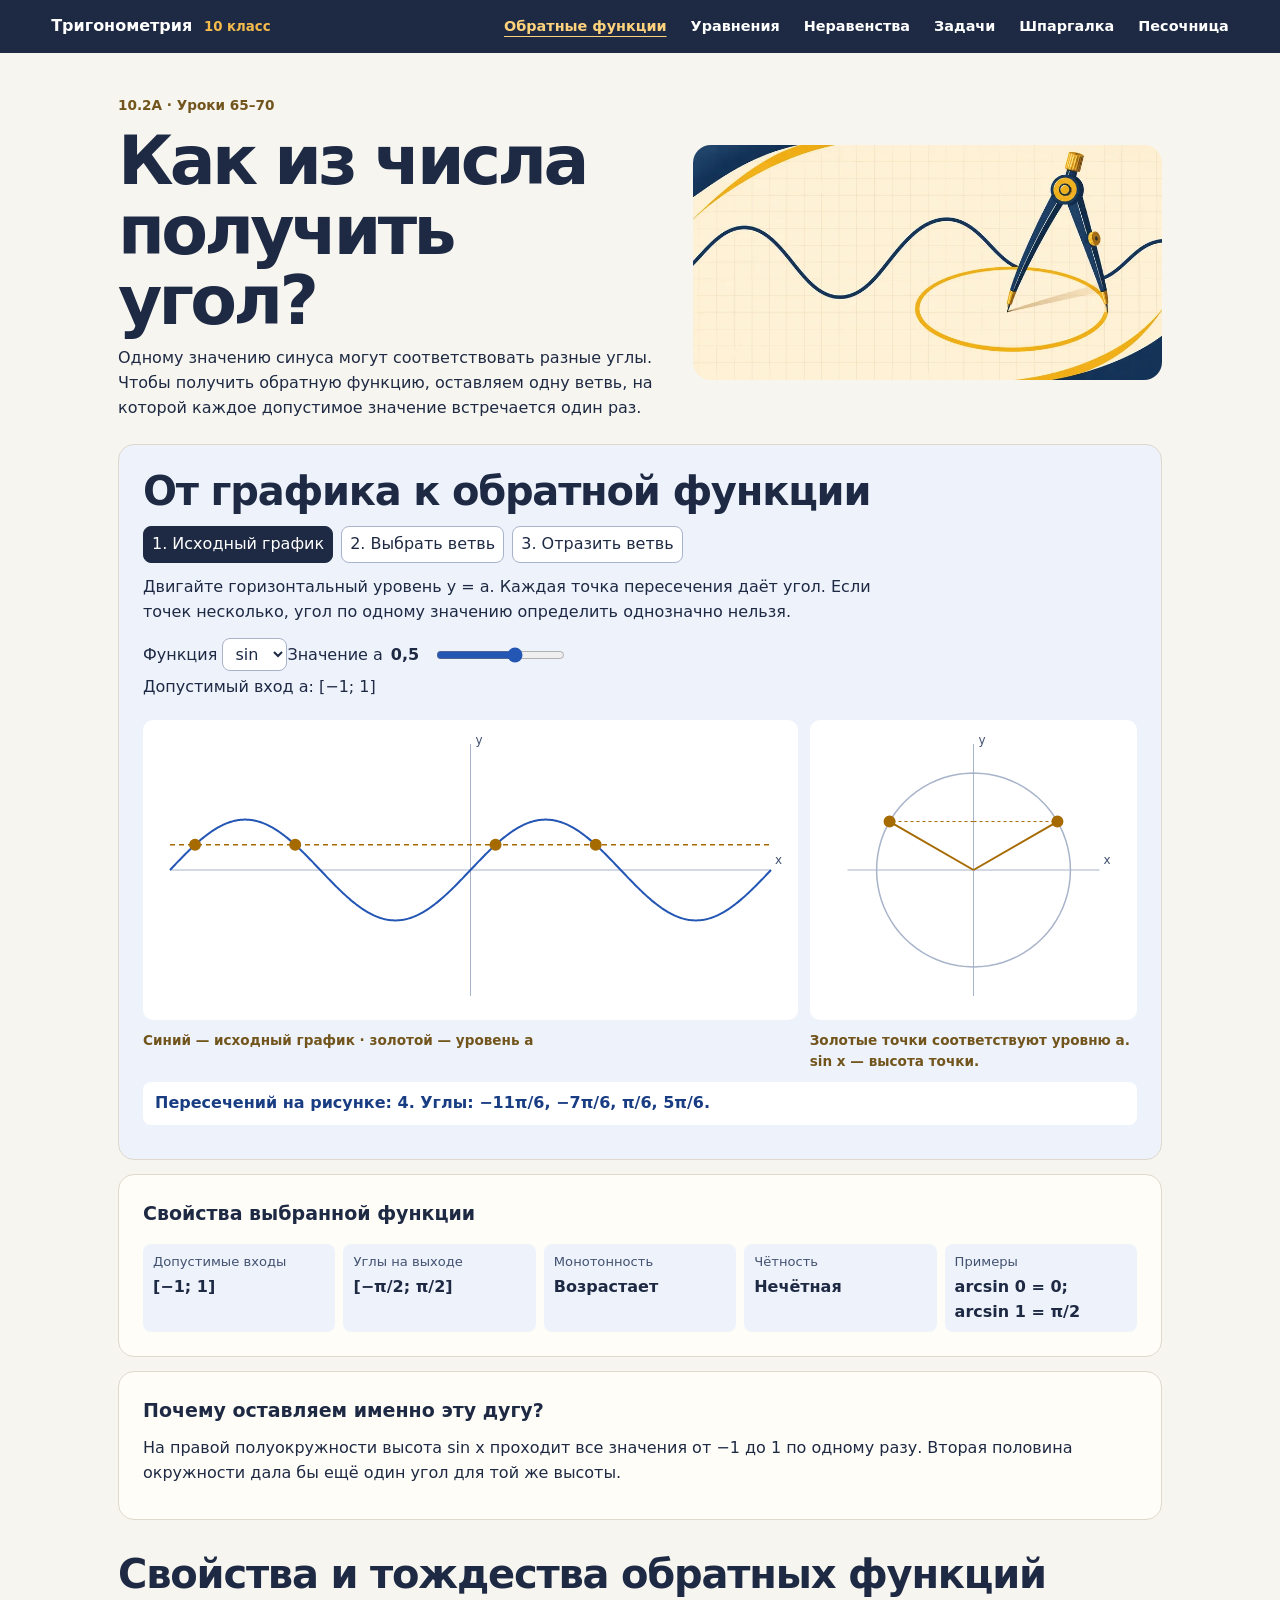
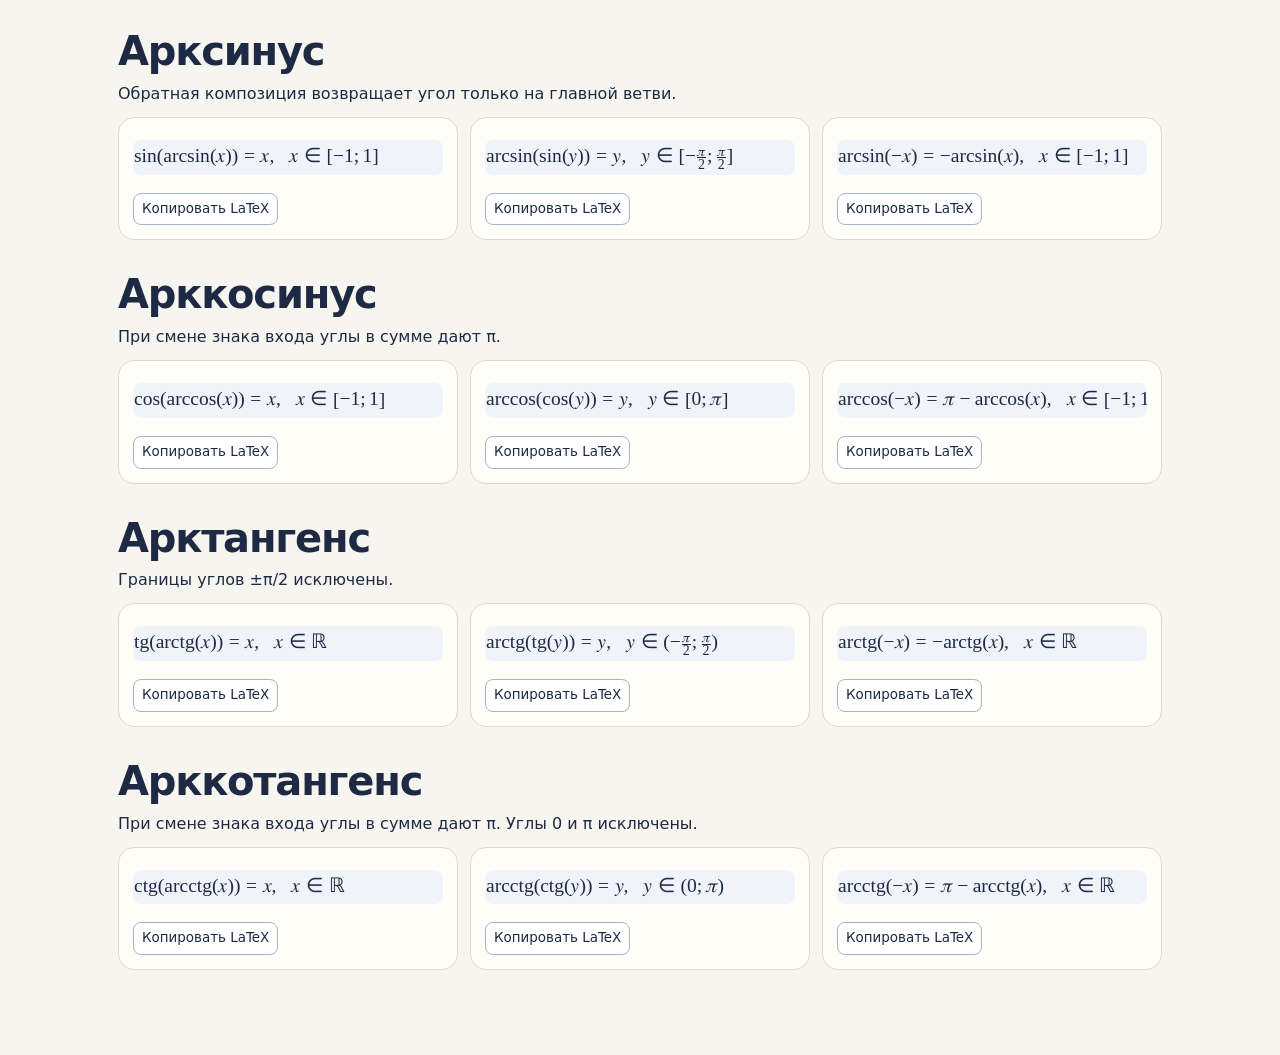
==== commit 1b8057df: "Add inverse trig identities and basic equation formulas in Russian" ====
--- a/index.html
+++ b/index.html
@@ -1,8 +1,8 @@
-<!doctype html><html lang="ru"><meta charset="utf-8"><meta name="viewport" content="width=device-width, initial-scale=1"><title>Обратные функции · Тригонометрия</title><link rel="stylesheet" href="style.css?v=3"><script defer src="app.js?v=3"></script><header><a href="index.html">Тригонометрия <small>10 класс</small></a><nav aria-label="Разделы"><a href="index.html" aria-current="page">Обратные функции</a><a href="equations.html">Уравнения</a><a href="inequalities.html">Неравенства</a><a href="practice.html">Задачи</a><a href="sheet.html">Шпаргалка</a><a href="sandbox.html">Песочница</a></nav></header><main><section id="inverse"><div class="intro"><div><p class="eyebrow">10.2А · Уроки 65–70</p><h1>Как из числа<br>получить угол?</h1><p>Одному значению синуса могут соответствовать разные углы. Чтобы получить обратную функцию, оставляем одну ветвь, на которой каждое допустимое значение встречается один раз.</p></div><img src="cover.webp" alt="" width="800" height="400"></div>
+<!doctype html><html lang="ru"><meta charset="utf-8"><meta name="viewport" content="width=device-width, initial-scale=1"><title>Обратные функции · Тригонометрия</title><link rel="stylesheet" href="style.css?v=3"><script defer src="app.js?v=3"></script><script defer src="formulas.js?v=4"></script><header><a href="index.html">Тригонометрия <small>10 класс</small></a><nav aria-label="Разделы"><a href="index.html" aria-current="page">Обратные функции</a><a href="equations.html">Уравнения</a><a href="inequalities.html">Неравенства</a><a href="practice.html">Задачи</a><a href="sheet.html">Шпаргалка</a><a href="sandbox.html">Песочница</a></nav></header><main><section id="inverse"><div class="intro"><div><p class="eyebrow">10.2А · Уроки 65–70</p><h1>Как из числа<br>получить угол?</h1><p>Одному значению синуса могут соответствовать разные углы. Чтобы получить обратную функцию, оставляем одну ветвь, на которой каждое допустимое значение встречается один раз.</p></div><img src="cover.webp" alt="" width="800" height="400"></div>
 <div class="panel"><h2>От графика к обратной функции</h2><div class="stepper" aria-label="Этапы построения">
 <button data-stage="0" aria-pressed="true">1. Исходный график</button>
 <button data-stage="1" aria-pressed="false">2. Выбрать ветвь</button>
 <button data-stage="2" aria-pressed="false">3. Отразить ветвь</button>
 </div><p id="stage-note"></p><label>Функция <select id="inverse-kind"></select></label><label class="slider">Значение a <output id="inverse-a"></output><input id="inverse-input" type="range" min="-2" max="2" step=".01" value=".5"></label><p id="inverse-range"></p><div class="visuals"><div><canvas id="inverse-graph" role="img" aria-label="Выделенная ветвь прямой функции и её отражение относительно y = x"></canvas><p id="inverse-legend" class="legend"></p></div><div><canvas id="inverse-circle" role="img" aria-label="Главная ветвь на единичной окружности"></canvas><p id="circle-note" class="legend"></p></div></div><p id="inverse-result" class="result" aria-live="polite"></p></div>
 <div class="card"><h3>Свойства выбранной функции</h3><dl id="inverse-properties" class="properties"></dl></div>
-<div class="card"><h3>Почему оставляем именно эту дугу?</h3><p id="branch-reason"></p></div></section></main></html>
+<div class="card"><h3>Почему оставляем именно эту дугу?</h3><p id="branch-reason"></p></div><h2 class="formula-group">Свойства и тождества обратных функций</h2><div id="inverse-identities"></div></section></main></html>
